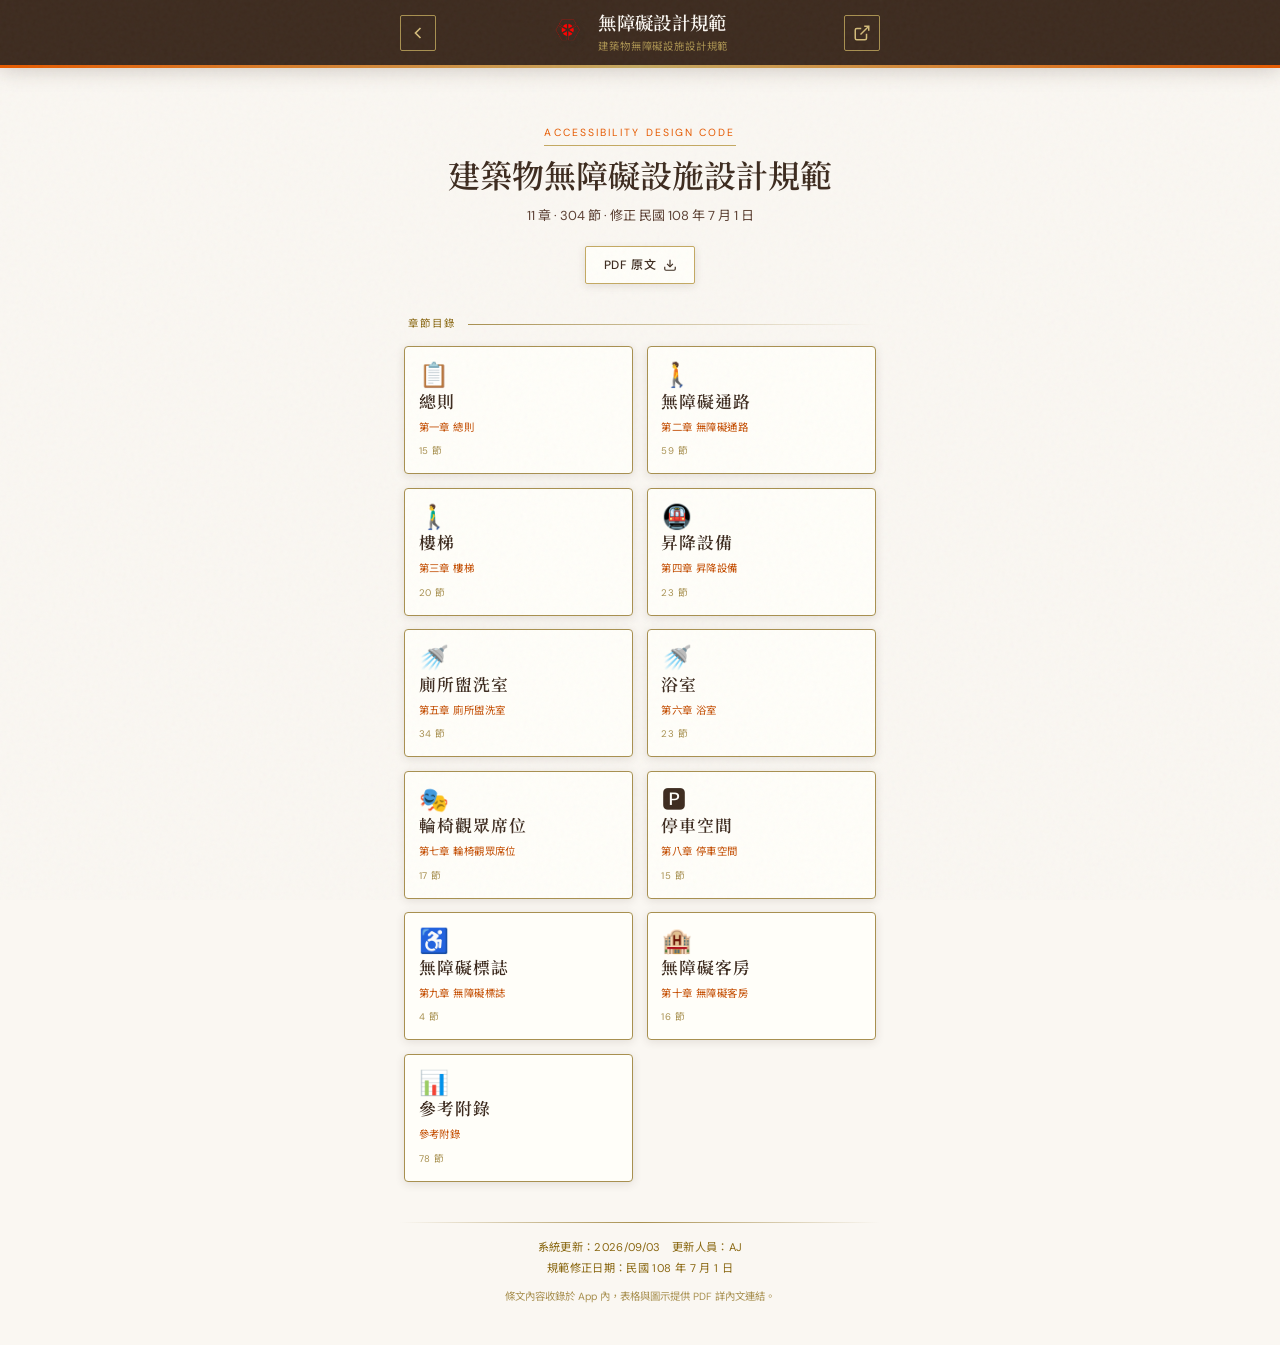
==== index.html @ d9a1527d "Initial release: accessibility design spec mobile web app Co-authored-by: Cursor <cursoragent@cursor" ====
<!DOCTYPE html>
<html lang="zh-Hant">
<head>
  <meta charset="UTF-8">
  <meta name="viewport" content="width=device-width, initial-scale=1, viewport-fit=cover">
  <meta name="theme-color" content="#2B4A3D">
  <meta name="apple-mobile-web-app-capable" content="yes">
  <meta name="apple-mobile-web-app-status-bar-style" content="black-translucent">
  <meta name="apple-mobile-web-app-title" content="無障礙設計規範">
  <link rel="apple-touch-icon" href="assets/logo.png">
  <meta name="description" content="建築物無障礙設施設計規範 — 手機網頁版，依章節分類，表格與圖示提供 PDF 詳內文連結">
  <title>無障礙設施設計規範</title>
  <link rel="preconnect" href="https://fonts.googleapis.com">
  <link rel="preconnect" href="https://fonts.gstatic.com" crossorigin>
  <link href="https://fonts.googleapis.com/css2?family=Cormorant+Garamond:ital,wght@0,500;0,600;0,700;1,500&family=DM+Sans:opsz,wght@9..40,400;9..40,500;9..40,600&family=Noto+Sans+TC:wght@400;500;600&family=Noto+Serif+TC:wght@500;600&display=swap" rel="stylesheet">
  <link rel="stylesheet" href="css/style.css">
</head>
<body>
  <div class="grain" aria-hidden="true"></div>

  <header class="site-header">
    <div class="header-inner">
      <button type="button" class="back-btn" id="backBtn" hidden aria-label="返回">
        <svg width="20" height="20" viewBox="0 0 24 24" fill="none" stroke="currentColor" stroke-width="2"><path d="M15 18l-6-6 6-6"/></svg>
      </button>
      <div class="brand">
        <img src="assets/logo.png" alt="" class="brand-logo" width="36" height="36">
        <div class="brand-text">
          <h1 class="brand-title" id="pageTitle">無障礙設計規範</h1>
          <p class="brand-sub" id="pageSub">建築物無障礙設施設計規範</p>
        </div>
      </div>
      <a class="moj-link" id="headerMojLink" href="assets/accessibility-spec.pdf" target="_blank" rel="noopener" aria-label="PDF 原文">
        <svg width="18" height="18" viewBox="0 0 24 24" fill="none" stroke="currentColor" stroke-width="2"><path d="M18 13v6a2 2 0 01-2 2H5a2 2 0 01-2-2V8a2 2 0 012-2h6"/><polyline points="15 3 21 3 21 9"/><line x1="10" y1="14" x2="21" y2="3"/></svg>
      </a>
    </div>
    <div class="header-rule"></div>
  </header>

  <main class="main" id="app"></main>

  <footer class="site-footer">
    <div class="footer-rule"></div>
    <p class="footer-meta">系統更新：<span id="sysDate"></span>　更新人員：<span id="sysAuthor"></span></p>
    <p class="footer-meta">規範修正日期：<span id="lawDate">—</span></p>
    <p class="footer-note" id="footerNote">條文內容收錄於 App 內，表格與圖示提供 PDF 詳內文連結。</p>
  </footer>

  <div class="toast" id="toast" role="status" aria-live="polite"></div>

  <script src="js/accessibility-spec.js?v=2026090315"></script>
  <script src="js/data.js?v=2026090315"></script>
  <script src="js/app.js?v=2026090315"></script>
</body>
</html>
---- css/style.css ----
/* HERMES-inspired retro palette */
:root {
  --hermes-orange: #E65A00;
  --hermes-orange-light: #FF7A1A;
  --hermes-orange-dark: #C44D00;
  --brown-deep: #3D2B1F;
  --brown-mid: #5C4033;
  --brown-soft: #8B6914;
  --cream: #FAF7F2;
  --cream-dark: #F0EBE3;
  --gold: #C4A962;
  --gold-light: #D4BC7A;
  --gold-muted: #A89050;
  --white: #FFFEF9;
  --shadow: rgba(61, 43, 31, 0.12);
  --shadow-deep: rgba(61, 43, 31, 0.22);
  --safe-bottom: env(safe-area-inset-bottom, 0px);
  --safe-top: env(safe-area-inset-top, 0px);
  --header-h: 4.5rem;
  --radius: 2px;
  --radius-lg: 4px;
  --font-display: 'Cormorant Garamond', 'Noto Serif TC', 'PMingLiU', 'Georgia', serif;
  --font-body: 'DM Sans', 'Noto Sans TC', 'Microsoft JhengHei', 'PingFang TC', sans-serif;
  --font-cjk: 'Noto Sans TC', 'Microsoft JhengHei', 'PingFang TC', sans-serif;
}

*, *::before, *::after { box-sizing: border-box; }

html {
  font-size: 16px;
  -webkit-text-size-adjust: 100%;
  scroll-behavior: smooth;
}

body {
  margin: 0;
  min-height: 100dvh;
  font-family: var(--font-body);
  font-size: 0.9375rem;
  line-height: 1.55;
  color: var(--brown-deep);
  background: var(--cream);
  padding-top: calc(var(--header-h) + var(--safe-top));
  padding-bottom: calc(1rem + var(--safe-bottom));
}

.grain {
  pointer-events: none;
  position: fixed;
  inset: 0;
  z-index: 9999;
  opacity: 0.035;
  background-image: url("data:image/svg+xml,%3Csvg viewBox='0 0 256 256' xmlns='http://www.w3.org/2000/svg'%3E%3Cfilter id='n'%3E%3CfeTurbulence type='fractalNoise' baseFrequency='0.85' numOctaves='4' stitchTiles='stitch'/%3E%3C/filter%3E%3Crect width='100%25' height='100%25' filter='url(%23n)'/%3E%3C/svg%3E");
}

/* ── Header ── */
.site-header {
  position: fixed;
  top: 0;
  left: 0;
  right: 0;
  z-index: 100;
  background: var(--brown-deep);
  padding-top: var(--safe-top);
  box-shadow: 0 2px 20px var(--shadow-deep);
}

.header-inner {
  display: grid;
  grid-template-columns: 2.25rem 1fr 2.25rem;
  align-items: center;
  gap: 0.75rem;
  padding: 0.65rem 1rem;
  max-width: 32rem;
  margin: 0 auto;
}

.back-btn {
  grid-column: 1;
  justify-self: start;
  display: flex;
  align-items: center;
  justify-content: center;
  width: 2.25rem;
  height: 2.25rem;
  border: 1px solid var(--gold-muted);
  background: transparent;
  color: var(--gold-light);
  border-radius: var(--radius);
  cursor: pointer;
  transition: background 0.2s, color 0.2s;
}

.back-btn:active { background: rgba(196, 169, 98, 0.15); }

.brand {
  grid-column: 2;
  display: flex;
  align-items: center;
  justify-content: center;
  gap: 0.65rem;
  min-width: 0;
}

.header-inner .back-btn:not([hidden]) ~ .brand {
  justify-content: flex-start;
}

.brand-logo {
  flex-shrink: 0;
  width: 2.25rem;
  height: 2.25rem;
  display: block;
  object-fit: contain;
  object-position: center;
  border: none;
  background: transparent;
}

.brand-text { min-width: 0; }

.brand-title {
  margin: 0;
  font-family: var(--font-display);
  font-size: 1.15rem;
  font-weight: 600;
  color: var(--cream);
  letter-spacing: 0.02em;
  white-space: nowrap;
  overflow: hidden;
  text-overflow: ellipsis;
}

.brand-sub {
  margin: 0;
  font-size: 0.65rem;
  color: var(--gold-muted);
  letter-spacing: 0.08em;
  text-transform: uppercase;
  white-space: nowrap;
  overflow: hidden;
  text-overflow: ellipsis;
}

.moj-link {
  grid-column: 3;
  justify-self: end;
  display: flex;
  align-items: center;
  justify-content: center;
  width: 2.25rem;
  height: 2.25rem;
  color: var(--gold-light);
  border: 1px solid var(--gold-muted);
  border-radius: var(--radius);
  text-decoration: none;
  transition: background 0.2s;
}

.moj-link:active { background: rgba(196, 169, 98, 0.15); }

.header-rule {
  height: 3px;
  background: linear-gradient(90deg, var(--hermes-orange) 0%, var(--gold) 50%, var(--hermes-orange) 100%);
}

/* ── Main ── */
.main {
  max-width: 32rem;
  margin: 0 auto;
  padding: 1.25rem 1rem 2rem;
}

/* Hero */
.hero {
  text-align: center;
  padding: 1.5rem 0.5rem 2rem;
}

.hero-eyebrow {
  display: inline-block;
  font-size: 0.65rem;
  letter-spacing: 0.2em;
  text-transform: uppercase;
  color: var(--hermes-orange);
  border-bottom: 1px solid var(--gold);
  padding-bottom: 0.25rem;
  margin-bottom: 0.75rem;
}

.hero-title {
  font-family: var(--font-display);
  font-size: 1.75rem;
  font-weight: 600;
  color: var(--brown-deep);
  margin: 0 0 0.5rem;
  line-height: 1.25;
}

.hero-desc {
  font-size: 0.8125rem;
  color: var(--brown-mid);
  margin: 0 0 1.25rem;
  max-width: 18rem;
  margin-left: auto;
  margin-right: auto;
}

.hero-cta {
  display: inline-flex;
  align-items: center;
  gap: 0.4rem;
  padding: 0.55rem 1.1rem;
  font-size: 0.75rem;
  font-weight: 500;
  letter-spacing: 0.05em;
  text-transform: uppercase;
  color: var(--brown-deep);
  background: var(--white);
  border: 1.5px solid var(--gold);
  border-radius: var(--radius);
  text-decoration: none;
  box-shadow: 0 2px 8px var(--shadow);
  transition: transform 0.15s, box-shadow 0.15s;
}

.hero-cta:active {
  transform: scale(0.98);
  box-shadow: 0 1px 4px var(--shadow);
}

/* Category grid */
.section-label {
  font-size: 0.65rem;
  letter-spacing: 0.18em;
  text-transform: uppercase;
  color: var(--brown-soft);
  margin: 0 0 0.85rem 0.25rem;
  display: flex;
  align-items: center;
  gap: 0.75rem;
}

.section-label::after {
  content: '';
  flex: 1;
  height: 1px;
  background: linear-gradient(90deg, var(--gold-muted), transparent);
}

.chapter-block {
  margin-bottom: 1.5rem;
}

.chapter-heading {
  font-family: var(--font-display);
  font-size: 1.125rem;
  font-weight: 600;
  color: var(--brown-mid);
  margin: 0 0 0.65rem;
  padding-bottom: 0.35rem;
  border-bottom: 1px solid var(--gold-muted);
  letter-spacing: 0.04em;
}

.cat-grid--chapters {
  grid-template-columns: 1fr;
}

.cat-card--chapter .cat-title {
  font-size: 1.05rem;
  letter-spacing: 0.06em;
}

.cat-grid {
  display: grid;
  grid-template-columns: repeat(2, minmax(0, 1fr));
  gap: 0.75rem;
  list-style: none;
  padding: 0;
  margin: 0;
}

.cat-grid > li {
  min-width: 0;
  display: flex;
}

.cat-card {
  display: flex;
  flex-direction: column;
  align-items: flex-start;
  gap: 0.35rem;
  width: 100%;
  min-width: 0;
  min-height: 5.5rem;
  padding: 1rem 0.85rem;
  background: var(--white);
  border: 1.5px solid var(--gold-muted);
  border-radius: var(--radius-lg);
  cursor: pointer;
  text-align: left;
  font-family: inherit;
  color: inherit;
  box-shadow: 0 2px 10px var(--shadow);
  transition: transform 0.15s, box-shadow 0.15s, border-color 0.15s;
  position: relative;
  overflow: hidden;
}

.cat-card::before {
  content: '';
  position: absolute;
  top: 0;
  left: 0;
  right: 0;
  height: 3px;
  background: var(--hermes-orange);
  transform: scaleX(0);
  transform-origin: left;
  transition: transform 0.25s;
}

.cat-card:active {
  transform: scale(0.97);
  box-shadow: 0 1px 5px var(--shadow);
}

.cat-card:active::before { transform: scaleX(1); }

.cat-icon {
  font-size: 1.5rem;
  line-height: 1;
}

.cat-title {
  font-family: var(--font-display);
  font-size: 1.05rem;
  font-weight: 600;
  color: var(--brown-deep);
  margin: 0;
  line-height: 1.2;
}

.cat-sub {
  font-size: 0.65rem;
  color: var(--hermes-orange-dark);
  letter-spacing: 0.04em;
  margin: 0;
}

.cat-count {
  font-size: 0.6rem;
  color: var(--gold-muted);
  letter-spacing: 0.06em;
  margin-top: auto;
  padding-top: 0.25rem;
}

/* Category page */
.cat-header {
  padding: 0.5rem 0 1.25rem;
  border-bottom: 1px solid var(--gold-muted);
  margin-bottom: 1.25rem;
}

.cat-header-icon {
  font-size: 2rem;
  margin-bottom: 0.5rem;
}

.cat-header-title {
  font-family: var(--font-display);
  font-size: 1.65rem;
  font-weight: 600;
  margin: 0 0 0.25rem;
  color: var(--brown-deep);
}

.cat-header-sub {
  font-size: 0.75rem;
  color: var(--hermes-orange);
  letter-spacing: 0.06em;
  margin: 0 0 0.5rem;
}

.cat-header-desc {
  font-size: 0.8125rem;
  color: var(--brown-mid);
  margin: 0;
}

.notes-box {
  background: var(--cream-dark);
  border-left: 3px solid var(--hermes-orange);
  padding: 0.75rem 1rem;
  margin-bottom: 1.25rem;
  font-size: 0.8125rem;
  color: var(--brown-mid);
}

.notes-box p { margin: 0; }
.notes-box p + p { margin-top: 0.35rem; }

/* Article buttons */
.art-list {
  list-style: none;
  padding: 0;
  margin: 0;
  display: flex;
  flex-direction: column;
  gap: 0.55rem;
}

.art-btn {
  display: flex;
  align-items: flex-start;
  gap: 0.75rem;
  width: 100%;
  padding: 0.85rem 1rem;
  background: var(--white);
  border: 1.5px solid var(--cream-dark);
  border-radius: var(--radius-lg);
  cursor: pointer;
  text-align: left;
  font-family: inherit;
  color: inherit;
  box-shadow: 0 1px 6px var(--shadow);
  transition: border-color 0.15s, transform 0.15s, box-shadow 0.15s;
  text-decoration: none;
}

.art-btn:active {
  transform: scale(0.985);
  border-color: var(--hermes-orange);
  box-shadow: 0 2px 10px var(--shadow);
}

.art-num {
  flex-shrink: 0;
  width: 2.6rem;
  min-width: 2.6rem;
  max-width: 2.6rem;
  padding: 0.35rem 0.25rem;
  font-family: var(--font-display);
  font-size: 0.85rem;
  font-weight: 700;
  color: var(--hermes-orange);
  background: rgba(230, 90, 0, 0.07);
  border: 1px solid rgba(230, 90, 0, 0.25);
  border-radius: var(--radius);
  text-align: center;
  line-height: 1.2;
  word-break: keep-all;
}

.art-btn--table .art-num,
.art-btn--figure .art-num {
  width: auto;
  min-width: 2.75rem;
  max-width: 4.75rem;
  font-size: 0.72rem;
  padding: 0.32rem 0.4rem;
}

.art-label {
  flex: 1;
  min-width: 0;
  font-family: var(--font-cjk);
  font-size: 0.9rem;
  font-weight: 500;
  color: var(--brown-deep);
  line-height: 1.35;
  word-break: break-word;
  overflow-wrap: break-word;
}

.art-note {
  display: block;
  font-size: 0.7rem;
  color: var(--brown-soft);
  font-weight: 400;
  margin-top: 0.15rem;
}

.art-arrow {
  flex-shrink: 0;
  color: var(--gold-muted);
  opacity: 0.7;
  margin-top: 0.12rem;
}

button.art-btn {
  width: 100%;
  font: inherit;
  text-align: left;
  cursor: pointer;
}

.art-detail {
  padding: 0.25rem 0 1.5rem;
}

.art-detail-head {
  margin-bottom: 1.25rem;
}

.art-detail-breadcrumb {
  font-size: 0.72rem;
  color: var(--brown-soft);
  margin: 0 0 0.35rem;
  letter-spacing: 0.04em;
}

.art-detail-title {
  font-family: var(--font-display);
  font-size: 1.65rem;
  font-weight: 600;
  color: var(--ink);
  margin: 0;
  line-height: 1.2;
}

.art-detail-body {
  font-family: var(--font-cjk);
  font-size: 0.92rem;
  line-height: 1.75;
  color: var(--ink-soft);
  white-space: normal;
  word-break: break-word;
}

.art-detail-body p {
  margin: 0 0 1rem;
}

.art-detail-body p:last-child {
  margin-bottom: 0;
}

.spec-media-link {
  display: flex;
  flex-wrap: wrap;
  align-items: center;
  gap: 0.45rem 0.65rem;
  margin: 1rem 0;
  padding: 0.85rem 1rem;
  border: 1px solid rgba(61, 43, 31, 0.12);
  border-radius: 0.65rem;
  background: rgba(255, 252, 247, 0.72);
  box-shadow: 0 4px 16px rgba(61, 43, 31, 0.05);
  text-decoration: none;
  color: inherit;
  transition: border-color 0.15s, box-shadow 0.15s;
}

.spec-media-link:active {
  border-color: var(--hermes-orange);
  box-shadow: 0 6px 20px rgba(230, 90, 0, 0.1);
}

.spec-media-caption {
  flex: 1;
  min-width: 0;
  font-family: var(--font-cjk);
  font-size: 0.82rem;
  color: var(--brown-deep);
  line-height: 1.45;
}

.spec-media-action {
  display: inline-flex;
  align-items: center;
  gap: 0.3rem;
  margin-left: auto;
  font-family: var(--font-cjk);
  font-size: 0.75rem;
  font-weight: 500;
  color: var(--hermes-orange-dark);
  white-space: nowrap;
}

.spec-media-link--table .spec-media-tag {
  background: rgba(61, 43, 31, 0.1);
}

.spec-media-tag {
  display: inline-block;
  margin-right: 0.45rem;
  padding: 0.12rem 0.45rem;
  border-radius: 999px;
  font-size: 0.62rem;
  letter-spacing: 0.08em;
  text-transform: uppercase;
  color: var(--ink);
  background: rgba(184, 134, 11, 0.14);
}

.art-note--link {
  color: var(--hermes-orange-dark);
}

.art-detail-pdf {
  margin-top: 1.5rem;
}

/* Footer */
.site-footer {
  max-width: 32rem;
  margin: 0 auto;
  padding: 0 1rem 1.5rem;
  text-align: center;
}

.footer-rule {
  height: 1px;
  background: linear-gradient(90deg, transparent, var(--gold-muted), transparent);
  margin-bottom: 1rem;
}

.footer-meta {
  font-size: 0.7rem;
  color: var(--brown-soft);
  margin: 0 0 0.25rem;
  letter-spacing: 0.03em;
}

.footer-note {
  font-size: 0.65rem;
  color: var(--gold-muted);
  margin: 0.75rem 0 0;
  line-height: 1.5;
}

.footer-note a {
  color: var(--hermes-orange-dark);
  text-decoration: underline;
  text-underline-offset: 2px;
}

/* Toast */
.toast {
  position: fixed;
  bottom: calc(1.5rem + var(--safe-bottom));
  left: 50%;
  transform: translateX(-50%) translateY(120%);
  background: var(--brown-deep);
  color: var(--cream);
  padding: 0.65rem 1.25rem;
  border-radius: var(--radius-lg);
  font-size: 0.8125rem;
  border: 1px solid var(--gold-muted);
  box-shadow: 0 4px 20px var(--shadow-deep);
  z-index: 200;
  opacity: 0;
  transition: transform 0.3s, opacity 0.3s;
  pointer-events: none;
  white-space: nowrap;
  max-width: calc(100% - 2rem);
  overflow: hidden;
  text-overflow: ellipsis;
}

.toast.show {
  transform: translateX(-50%) translateY(0);
  opacity: 1;
}

/* Animations */
@keyframes fadeUp {
  from { opacity: 0; transform: translateY(12px); }
  to { opacity: 1; transform: translateY(0); }
}

.fade-up {
  animation: fadeUp 0.35s ease both;
}

.fade-up:nth-child(2) { animation-delay: 0.04s; }
.fade-up:nth-child(3) { animation-delay: 0.08s; }
.fade-up:nth-child(4) { animation-delay: 0.12s; }

/* ── Calculators ── */
.calc-panel {
  background: var(--white);
  border: 1.5px solid var(--gold-muted);
  border-radius: var(--radius-lg);
  padding: 1.1rem 1rem 1.25rem;
  margin-bottom: 1.25rem;
  box-shadow: 0 2px 12px var(--shadow);
}

.calc-panel-head {
  margin-bottom: 1rem;
  padding-bottom: 0.75rem;
  border-bottom: 1px solid var(--cream-dark);
}

.calc-panel-badge {
  display: inline-block;
  font-size: 0.6rem;
  letter-spacing: 0.14em;
  text-transform: uppercase;
  color: var(--hermes-orange);
  border: 1px solid rgba(230, 90, 0, 0.35);
  padding: 0.15rem 0.45rem;
  border-radius: var(--radius);
  margin-bottom: 0.45rem;
}

.calc-panel-title {
  font-family: var(--font-display);
  font-size: 1.25rem;
  font-weight: 600;
  margin: 0 0 0.25rem;
  color: var(--brown-deep);
}

.calc-panel-desc {
  font-size: 0.75rem;
  color: var(--brown-mid);
  margin: 0;
  line-height: 1.45;
}

.calc-form {
  display: flex;
  flex-direction: column;
  gap: 0.75rem;
}

.calc-group-label {
  font-size: 0.65rem;
  letter-spacing: 0.1em;
  text-transform: uppercase;
  color: var(--gold-muted);
  margin: 0.25rem 0 0;
}

.calc-grid-2 {
  display: grid;
  grid-template-columns: repeat(3, minmax(0, 5.5rem));
  gap: 0.55rem 0.65rem;
}

.calc-grid-2--2col {
  grid-template-columns: repeat(2, minmax(0, 5.5rem));
}

.calc-field {
  display: flex;
  flex-direction: column;
  gap: 0.3rem;
  max-width: 5.5rem;
}

.calc-form > .calc-field {
  max-width: 8.5rem;
}

.calc-actions {
  margin-top: 0.25rem;
  max-width: none;
  grid-template-columns: 1fr 1fr;
  width: 100%;
}

.calc-label {
  font-size: 0.8125rem;
  font-weight: 500;
  color: var(--brown-deep);
}

.calc-input-wrap {
  display: flex;
  align-items: stretch;
  border: 1.5px solid var(--cream-dark);
  border-radius: var(--radius);
  overflow: hidden;
  background: var(--cream);
  transition: border-color 0.15s;
}

.calc-input-wrap:focus-within {
  border-color: var(--hermes-orange);
}

.calc-input {
  flex: 1;
  min-width: 0;
  width: 100%;
  max-width: 4.5rem;
  border: none;
  background: transparent;
  padding: 0.6rem 0.75rem;
  font-family: inherit;
  font-size: 1rem;
  color: var(--brown-deep);
  outline: none;
}

.calc-input::-webkit-outer-spin-button,
.calc-input::-webkit-inner-spin-button { -webkit-appearance: none; margin: 0; }
.calc-input[type=number] { -moz-appearance: textfield; }

.calc-unit {
  display: flex;
  align-items: center;
  padding: 0 0.65rem;
  font-size: 0.7rem;
  color: var(--brown-soft);
  background: var(--cream-dark);
  border-left: 1px solid var(--cream-dark);
  white-space: nowrap;
}

.calc-hint {
  font-size: 0.65rem;
  color: var(--gold-muted);
  line-height: 1.35;
}

.calc-ref-list {
  margin: 0.25rem 0 0;
  padding: 0.75rem 0.75rem 0.75rem 1.25rem;
  background: var(--cream-dark);
  border-left: 3px solid var(--gold);
  font-size: 0.75rem;
  color: var(--brown-mid);
  line-height: 1.55;
}

.calc-ref-list li + li { margin-top: 0.25rem; }

.calc-actions .calc-submit {
  max-width: none;
}

.calc-submit {
  width: 100%;
  padding: 0.75rem 1rem;
  font-family: inherit;
  font-size: 0.875rem;
  font-weight: 600;
  letter-spacing: 0.04em;
  color: var(--cream);
  background: var(--hermes-orange);
  border: 1.5px solid var(--hermes-orange-dark);
  border-radius: var(--radius);
  cursor: pointer;
  box-shadow: 0 2px 8px rgba(230, 90, 0, 0.25);
  transition: transform 0.15s, background 0.15s;
}

.calc-submit:active {
  transform: scale(0.98);
  background: var(--hermes-orange-dark);
}

.calc-submit--outline {
  color: var(--hermes-orange);
  background: transparent;
  box-shadow: none;
}

.calc-submit--outline:active {
  background: rgba(230, 90, 0, 0.08);
}

.calc-result {
  margin-top: 1rem;
  padding: 0.85rem 1rem;
  background: var(--cream-dark);
  border: 1px solid var(--gold-muted);
  border-radius: var(--radius);
}

.calc-result--pass {
  background: rgba(76, 120, 68, 0.08);
  border-color: #6B8F63;
}

.calc-result--fail {
  background: rgba(180, 60, 40, 0.08);
  border-color: #B44A32;
}

.calc-result-label {
  display: block;
  font-size: 0.6rem;
  letter-spacing: 0.12em;
  text-transform: uppercase;
  color: var(--gold-muted);
  margin-bottom: 0.35rem;
}

.calc-result-main {
  font-family: var(--font-display);
  font-size: 2rem;
  font-weight: 700;
  color: var(--hermes-orange);
  margin: 0;
  line-height: 1.1;
}

.calc-result-unit {
  font-family: var(--font-body);
  font-size: 0.875rem;
  font-weight: 500;
  color: var(--brown-mid);
}

.calc-result-sub {
  font-size: 0.8125rem;
  color: var(--brown-mid);
  margin: 0.35rem 0 0;
}

.calc-result-status {
  color: var(--brown-deep);
}

.calc-result--pass .calc-result-status { color: #4A7344; }
.calc-result--fail .calc-result-status { color: #B44A32; }

.calc-breakdown {
  margin: 0.5rem 0 0;
  padding: 0;
  list-style: none;
  display: grid;
  grid-template-columns: 1fr 1fr;
  gap: 0.25rem 0.75rem;
  font-size: 0.75rem;
  color: var(--brown-mid);
}

/* Larger phones */
@media (min-width: 380px) {
  .hero-title { font-size: 2rem; }
  .cat-grid { gap: 0.85rem; }
}

@media (min-width: 480px) {
  .main { padding: 1.5rem 1.25rem 2.5rem; }
  .cat-grid { grid-template-columns: repeat(2, minmax(0, 1fr)); }
}
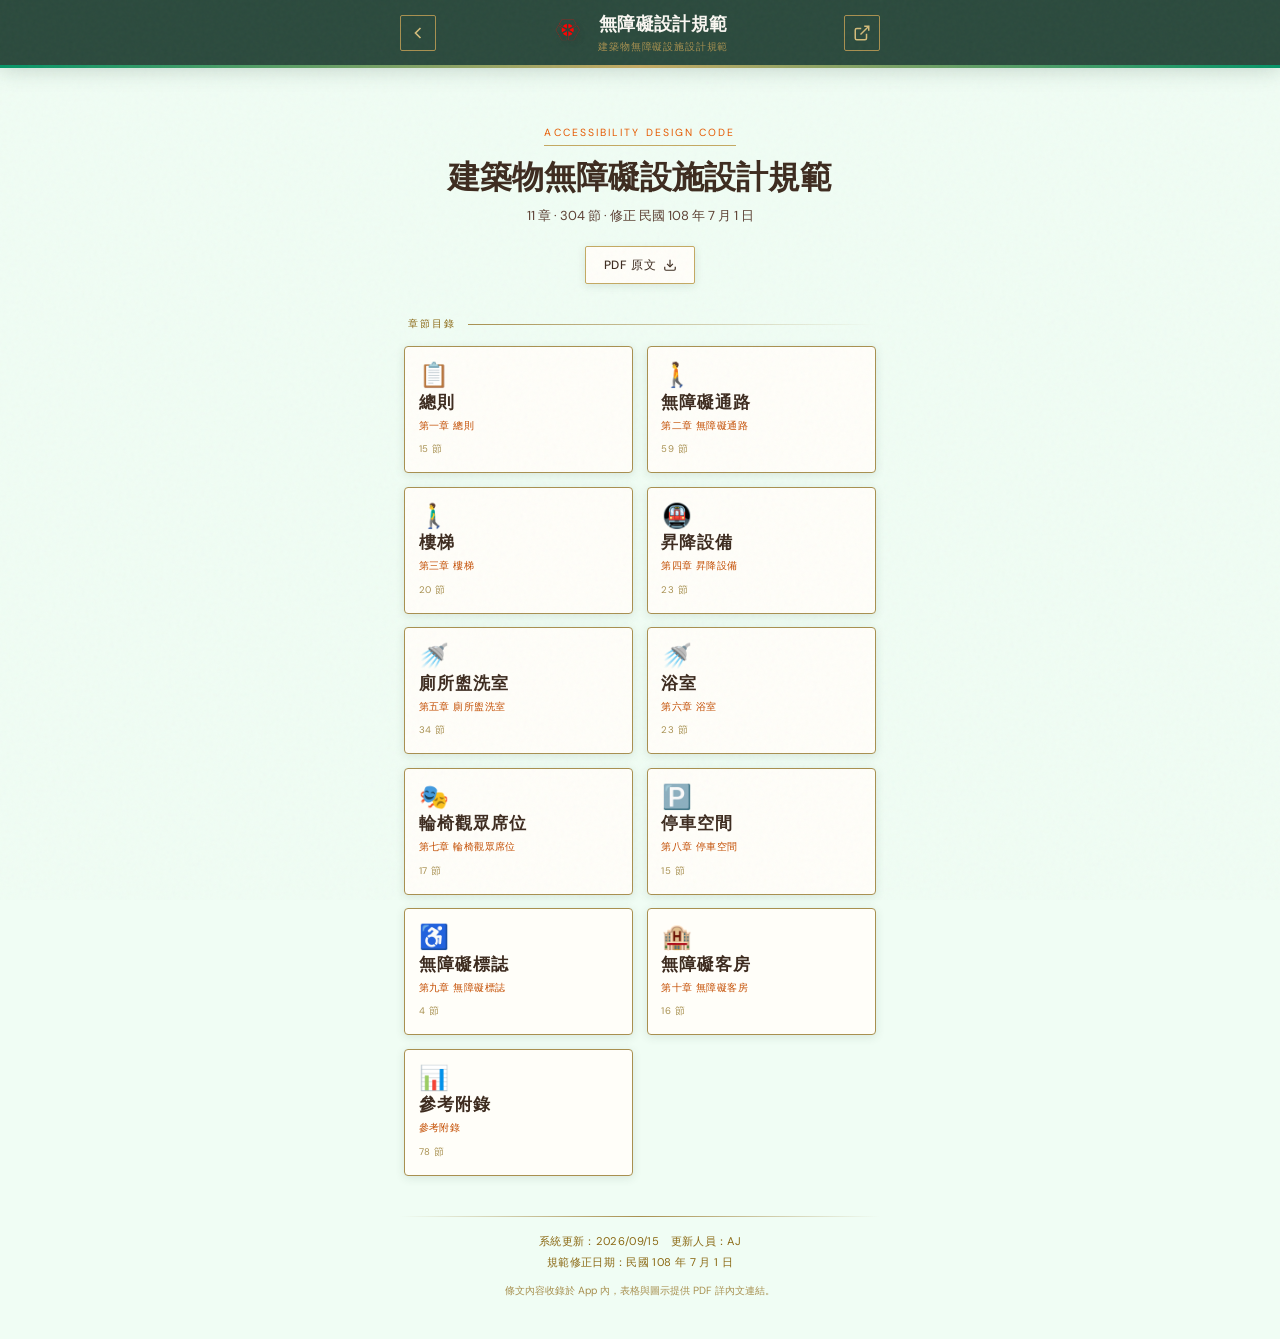
==== commit 8e04e408: "Unify gold borders, center header titles, and align shared typography colors. Co-authored-by: Cursor" ====
--- a/index.html
+++ b/index.html
@@ -12,7 +12,7 @@
   <title>無障礙設施設計規範</title>
   <link rel="preconnect" href="https://fonts.googleapis.com">
   <link rel="preconnect" href="https://fonts.gstatic.com" crossorigin>
-  <link href="https://fonts.googleapis.com/css2?family=Cormorant+Garamond:ital,wght@0,500;0,600;0,700;1,500&family=DM+Sans:opsz,wght@9..40,400;9..40,500;9..40,600&family=Noto+Sans+TC:wght@400;500;600&family=Noto+Serif+TC:wght@500;600&display=swap" rel="stylesheet">
+  <link href="https://fonts.googleapis.com/css2?family=Cormorant+Garamond:ital,wght@0,500;0,600;0,700;1,500&family=DM+Sans:opsz,wght@9..40,400;9..40,500;9..40,600&display=swap" rel="stylesheet">
   <link rel="stylesheet" href="css/style.css">
 </head>
 <body>
--- a/css/style.css
+++ b/css/style.css
@@ -1,27 +1,36 @@
 /* HERMES-inspired retro palette */
 :root {
-  --hermes-orange: #E65A00;
-  --hermes-orange-light: #FF7A1A;
-  --hermes-orange-dark: #C44D00;
-  --brown-deep: #3D2B1F;
-  --brown-mid: #5C4033;
-  --brown-soft: #8B6914;
-  --cream: #FAF7F2;
-  --cream-dark: #F0EBE3;
+  /* Typography colors (shared across all law apps) */
+  --text-primary: #3D2B1F;
+  --text-secondary: #5C4033;
+  --text-muted: #8B6914;
+  --text-label: #A89050;
+  --text-accent: #E65A00;
+  --text-accent-dark: #C44D00;
+  --text-on-dark: #FAF7F2;
+  --text-on-dark-label: #A89050;
+  --text-on-dark-light: #D4BC7A;
+  /* Site UI theme — accessibility green */
+  --ui-header: #2B4A3D;
+  --hermes-orange: #059669;
+  --hermes-orange-light: #34D399;
+  --hermes-orange-dark: #047857;
+  --accent-rgb: 5, 150, 105;
+  --cream: #F0FDF4;
+  --cream-dark: #DCFCE7;
   --gold: #C4A962;
   --gold-light: #D4BC7A;
   --gold-muted: #A89050;
   --white: #FFFEF9;
-  --shadow: rgba(61, 43, 31, 0.12);
-  --shadow-deep: rgba(61, 43, 31, 0.22);
+  --shadow: rgba(43, 74, 61, 0.12);
+  --shadow-deep: rgba(43, 74, 61, 0.22);
   --safe-bottom: env(safe-area-inset-bottom, 0px);
   --safe-top: env(safe-area-inset-top, 0px);
   --header-h: 4.5rem;
   --radius: 2px;
   --radius-lg: 4px;
-  --font-display: 'Cormorant Garamond', 'Noto Serif TC', 'PMingLiU', 'Georgia', serif;
-  --font-body: 'DM Sans', 'Noto Sans TC', 'Microsoft JhengHei', 'PingFang TC', sans-serif;
-  --font-cjk: 'Noto Sans TC', 'Microsoft JhengHei', 'PingFang TC', sans-serif;
+  --font-display: 'Cormorant Garamond', 'Georgia', serif;
+  --font-body: 'DM Sans', 'Segoe UI', sans-serif;
 }
 
 *, *::before, *::after { box-sizing: border-box; }
@@ -38,7 +47,7 @@
   font-family: var(--font-body);
   font-size: 0.9375rem;
   line-height: 1.55;
-  color: var(--brown-deep);
+  color: var(--text-primary);
   background: var(--cream);
   padding-top: calc(var(--header-h) + var(--safe-top));
   padding-bottom: calc(1rem + var(--safe-bottom));
@@ -60,7 +69,7 @@
   left: 0;
   right: 0;
   z-index: 100;
-  background: var(--brown-deep);
+  background: var(--ui-header);
   padding-top: var(--safe-top);
   box-shadow: 0 2px 20px var(--shadow-deep);
 }
@@ -77,7 +86,9 @@
 
 .back-btn {
   grid-column: 1;
+  grid-row: 1;
   justify-self: start;
+  z-index: 2;
   display: flex;
   align-items: center;
   justify-content: center;
@@ -85,7 +96,7 @@
   height: 2.25rem;
   border: 1px solid var(--gold-muted);
   background: transparent;
-  color: var(--gold-light);
+  color: var(--text-on-dark-light);
   border-radius: var(--radius);
   cursor: pointer;
   transition: background 0.2s, color 0.2s;
@@ -94,16 +105,17 @@
 .back-btn:active { background: rgba(196, 169, 98, 0.15); }
 
 .brand {
-  grid-column: 2;
+  grid-column: 1 / -1;
+  grid-row: 1;
+  justify-self: center;
   display: flex;
   align-items: center;
   justify-content: center;
   gap: 0.65rem;
   min-width: 0;
-}
-
-.header-inner .back-btn:not([hidden]) ~ .brand {
-  justify-content: flex-start;
+  max-width: calc(100% - 5.75rem);
+  pointer-events: none;
+  z-index: 1;
 }
 
 .brand-logo {
@@ -117,14 +129,17 @@
   background: transparent;
 }
 
-.brand-text { min-width: 0; }
+.brand-text {
+  min-width: 0;
+  text-align: center;
+}
 
 .brand-title {
   margin: 0;
   font-family: var(--font-display);
   font-size: 1.15rem;
   font-weight: 600;
-  color: var(--cream);
+  color: var(--text-on-dark);
   letter-spacing: 0.02em;
   white-space: nowrap;
   overflow: hidden;
@@ -134,7 +149,7 @@
 .brand-sub {
   margin: 0;
   font-size: 0.65rem;
-  color: var(--gold-muted);
+  color: var(--text-label);
   letter-spacing: 0.08em;
   text-transform: uppercase;
   white-space: nowrap;
@@ -144,13 +159,15 @@
 
 .moj-link {
   grid-column: 3;
+  grid-row: 1;
   justify-self: end;
+  z-index: 2;
   display: flex;
   align-items: center;
   justify-content: center;
   width: 2.25rem;
   height: 2.25rem;
-  color: var(--gold-light);
+  color: var(--text-on-dark-light);
   border: 1px solid var(--gold-muted);
   border-radius: var(--radius);
   text-decoration: none;
@@ -182,7 +199,7 @@
   font-size: 0.65rem;
   letter-spacing: 0.2em;
   text-transform: uppercase;
-  color: var(--hermes-orange);
+  color: var(--text-accent);
   border-bottom: 1px solid var(--gold);
   padding-bottom: 0.25rem;
   margin-bottom: 0.75rem;
@@ -192,14 +209,14 @@
   font-family: var(--font-display);
   font-size: 1.75rem;
   font-weight: 600;
-  color: var(--brown-deep);
+  color: var(--text-primary);
   margin: 0 0 0.5rem;
   line-height: 1.25;
 }
 
 .hero-desc {
   font-size: 0.8125rem;
-  color: var(--brown-mid);
+  color: var(--text-secondary);
   margin: 0 0 1.25rem;
   max-width: 18rem;
   margin-left: auto;
@@ -215,7 +232,7 @@
   font-weight: 500;
   letter-spacing: 0.05em;
   text-transform: uppercase;
-  color: var(--brown-deep);
+  color: var(--text-primary);
   background: var(--white);
   border: 1.5px solid var(--gold);
   border-radius: var(--radius);
@@ -234,7 +251,7 @@
   font-size: 0.65rem;
   letter-spacing: 0.18em;
   text-transform: uppercase;
-  color: var(--brown-soft);
+  color: var(--text-muted);
   margin: 0 0 0.85rem 0.25rem;
   display: flex;
   align-items: center;
@@ -256,7 +273,7 @@
   font-family: var(--font-display);
   font-size: 1.125rem;
   font-weight: 600;
-  color: var(--brown-mid);
+  color: var(--text-secondary);
   margin: 0 0 0.65rem;
   padding-bottom: 0.35rem;
   border-bottom: 1px solid var(--gold-muted);
@@ -337,21 +354,21 @@
   font-family: var(--font-display);
   font-size: 1.05rem;
   font-weight: 600;
-  color: var(--brown-deep);
+  color: var(--text-primary);
   margin: 0;
   line-height: 1.2;
 }
 
 .cat-sub {
   font-size: 0.65rem;
-  color: var(--hermes-orange-dark);
+  color: var(--text-accent-dark);
   letter-spacing: 0.04em;
   margin: 0;
 }
 
 .cat-count {
   font-size: 0.6rem;
-  color: var(--gold-muted);
+  color: var(--text-label);
   letter-spacing: 0.06em;
   margin-top: auto;
   padding-top: 0.25rem;
@@ -374,29 +391,29 @@
   font-size: 1.65rem;
   font-weight: 600;
   margin: 0 0 0.25rem;
-  color: var(--brown-deep);
+  color: var(--text-primary);
 }
 
 .cat-header-sub {
   font-size: 0.75rem;
-  color: var(--hermes-orange);
+  color: var(--text-accent);
   letter-spacing: 0.06em;
   margin: 0 0 0.5rem;
 }
 
 .cat-header-desc {
   font-size: 0.8125rem;
-  color: var(--brown-mid);
+  color: var(--text-secondary);
   margin: 0;
 }
 
 .notes-box {
   background: var(--cream-dark);
-  border-left: 3px solid var(--hermes-orange);
+  border-left: 3px solid var(--gold);
   padding: 0.75rem 1rem;
   margin-bottom: 1.25rem;
   font-size: 0.8125rem;
-  color: var(--brown-mid);
+  color: var(--text-secondary);
 }
 
 .notes-box p { margin: 0; }
@@ -419,7 +436,7 @@
   width: 100%;
   padding: 0.85rem 1rem;
   background: var(--white);
-  border: 1.5px solid var(--cream-dark);
+  border: 1.5px solid var(--gold-muted);
   border-radius: var(--radius-lg);
   cursor: pointer;
   text-align: left;
@@ -432,7 +449,7 @@
 
 .art-btn:active {
   transform: scale(0.985);
-  border-color: var(--hermes-orange);
+  border-color: var(--gold);
   box-shadow: 0 2px 10px var(--shadow);
 }
 
@@ -445,9 +462,9 @@
   font-family: var(--font-display);
   font-size: 0.85rem;
   font-weight: 700;
-  color: var(--hermes-orange);
-  background: rgba(230, 90, 0, 0.07);
-  border: 1px solid rgba(230, 90, 0, 0.25);
+  color: var(--text-accent);
+  background: rgba(var(--accent-rgb), 0.07);
+  border: 1px solid var(--gold-muted);
   border-radius: var(--radius);
   text-align: center;
   line-height: 1.2;
@@ -466,10 +483,10 @@
 .art-label {
   flex: 1;
   min-width: 0;
-  font-family: var(--font-cjk);
+  font-family: var(--font-body);
   font-size: 0.9rem;
   font-weight: 500;
-  color: var(--brown-deep);
+  color: var(--text-primary);
   line-height: 1.35;
   word-break: break-word;
   overflow-wrap: break-word;
@@ -478,14 +495,14 @@
 .art-note {
   display: block;
   font-size: 0.7rem;
-  color: var(--brown-soft);
+  color: var(--text-muted);
   font-weight: 400;
   margin-top: 0.15rem;
 }
 
 .art-arrow {
   flex-shrink: 0;
-  color: var(--gold-muted);
+  color: var(--text-label);
   opacity: 0.7;
   margin-top: 0.12rem;
 }
@@ -507,7 +524,7 @@
 
 .art-detail-breadcrumb {
   font-size: 0.72rem;
-  color: var(--brown-soft);
+  color: var(--text-muted);
   margin: 0 0 0.35rem;
   letter-spacing: 0.04em;
 }
@@ -522,7 +539,7 @@
 }
 
 .art-detail-body {
-  font-family: var(--font-cjk);
+  font-family: var(--font-body);
   font-size: 0.92rem;
   line-height: 1.75;
   color: var(--ink-soft);
@@ -545,7 +562,7 @@
   gap: 0.45rem 0.65rem;
   margin: 1rem 0;
   padding: 0.85rem 1rem;
-  border: 1px solid rgba(61, 43, 31, 0.12);
+  border: 1px solid var(--gold-muted);
   border-radius: 0.65rem;
   background: rgba(255, 252, 247, 0.72);
   box-shadow: 0 4px 16px rgba(61, 43, 31, 0.05);
@@ -555,16 +572,16 @@
 }
 
 .spec-media-link:active {
-  border-color: var(--hermes-orange);
-  box-shadow: 0 6px 20px rgba(230, 90, 0, 0.1);
+  border-color: var(--gold);
+  box-shadow: 0 6px 20px rgba(var(--accent-rgb), 0.1);
 }
 
 .spec-media-caption {
   flex: 1;
   min-width: 0;
-  font-family: var(--font-cjk);
+  font-family: var(--font-body);
   font-size: 0.82rem;
-  color: var(--brown-deep);
+  color: var(--text-primary);
   line-height: 1.45;
 }
 
@@ -573,10 +590,10 @@
   align-items: center;
   gap: 0.3rem;
   margin-left: auto;
-  font-family: var(--font-cjk);
+  font-family: var(--font-body);
   font-size: 0.75rem;
   font-weight: 500;
-  color: var(--hermes-orange-dark);
+  color: var(--text-accent-dark);
   white-space: nowrap;
 }
 
@@ -597,7 +614,7 @@
 }
 
 .art-note--link {
-  color: var(--hermes-orange-dark);
+  color: var(--text-accent-dark);
 }
 
 .art-detail-pdf {
@@ -620,20 +637,20 @@
 
 .footer-meta {
   font-size: 0.7rem;
-  color: var(--brown-soft);
+  color: var(--text-muted);
   margin: 0 0 0.25rem;
   letter-spacing: 0.03em;
 }
 
 .footer-note {
   font-size: 0.65rem;
-  color: var(--gold-muted);
+  color: var(--text-label);
   margin: 0.75rem 0 0;
   line-height: 1.5;
 }
 
 .footer-note a {
-  color: var(--hermes-orange-dark);
+  color: var(--text-accent-dark);
   text-decoration: underline;
   text-underline-offset: 2px;
 }
@@ -644,8 +661,8 @@
   bottom: calc(1.5rem + var(--safe-bottom));
   left: 50%;
   transform: translateX(-50%) translateY(120%);
-  background: var(--brown-deep);
-  color: var(--cream);
+  background: var(--ui-header);
+  color: var(--text-on-dark);
   padding: 0.65rem 1.25rem;
   border-radius: var(--radius-lg);
   font-size: 0.8125rem;
@@ -701,8 +718,8 @@
   font-size: 0.6rem;
   letter-spacing: 0.14em;
   text-transform: uppercase;
-  color: var(--hermes-orange);
-  border: 1px solid rgba(230, 90, 0, 0.35);
+  color: var(--text-accent);
+  border: 1px solid var(--gold-muted);
   padding: 0.15rem 0.45rem;
   border-radius: var(--radius);
   margin-bottom: 0.45rem;
@@ -713,12 +730,12 @@
   font-size: 1.25rem;
   font-weight: 600;
   margin: 0 0 0.25rem;
-  color: var(--brown-deep);
+  color: var(--text-primary);
 }
 
 .calc-panel-desc {
   font-size: 0.75rem;
-  color: var(--brown-mid);
+  color: var(--text-secondary);
   margin: 0;
   line-height: 1.45;
 }
@@ -733,7 +750,7 @@
   font-size: 0.65rem;
   letter-spacing: 0.1em;
   text-transform: uppercase;
-  color: var(--gold-muted);
+  color: var(--text-label);
   margin: 0.25rem 0 0;
 }
 
@@ -768,13 +785,13 @@
 .calc-label {
   font-size: 0.8125rem;
   font-weight: 500;
-  color: var(--brown-deep);
+  color: var(--text-primary);
 }
 
 .calc-input-wrap {
   display: flex;
   align-items: stretch;
-  border: 1.5px solid var(--cream-dark);
+  border: 1.5px solid var(--gold-muted);
   border-radius: var(--radius);
   overflow: hidden;
   background: var(--cream);
@@ -782,7 +799,7 @@
 }
 
 .calc-input-wrap:focus-within {
-  border-color: var(--hermes-orange);
+  border-color: var(--gold);
 }
 
 .calc-input {
@@ -795,7 +812,7 @@
   padding: 0.6rem 0.75rem;
   font-family: inherit;
   font-size: 1rem;
-  color: var(--brown-deep);
+  color: var(--text-primary);
   outline: none;
 }
 
@@ -808,7 +825,7 @@
   align-items: center;
   padding: 0 0.65rem;
   font-size: 0.7rem;
-  color: var(--brown-soft);
+  color: var(--text-muted);
   background: var(--cream-dark);
   border-left: 1px solid var(--cream-dark);
   white-space: nowrap;
@@ -816,7 +833,7 @@
 
 .calc-hint {
   font-size: 0.65rem;
-  color: var(--gold-muted);
+  color: var(--text-label);
   line-height: 1.35;
 }
 
@@ -826,7 +843,7 @@
   background: var(--cream-dark);
   border-left: 3px solid var(--gold);
   font-size: 0.75rem;
-  color: var(--brown-mid);
+  color: var(--text-secondary);
   line-height: 1.55;
 }
 
@@ -843,12 +860,12 @@
   font-size: 0.875rem;
   font-weight: 600;
   letter-spacing: 0.04em;
-  color: var(--cream);
+  color: var(--text-on-dark);
   background: var(--hermes-orange);
-  border: 1.5px solid var(--hermes-orange-dark);
+  border: 1.5px solid var(--gold-muted);
   border-radius: var(--radius);
   cursor: pointer;
-  box-shadow: 0 2px 8px rgba(230, 90, 0, 0.25);
+  box-shadow: 0 2px 8px rgba(var(--accent-rgb), 0.25);
   transition: transform 0.15s, background 0.15s;
 }
 
@@ -858,13 +875,13 @@
 }
 
 .calc-submit--outline {
-  color: var(--hermes-orange);
+  color: var(--text-accent);
   background: transparent;
   box-shadow: none;
 }
 
 .calc-submit--outline:active {
-  background: rgba(230, 90, 0, 0.08);
+  background: rgba(var(--accent-rgb), 0.08);
 }
 
 .calc-result {
@@ -890,7 +907,7 @@
   font-size: 0.6rem;
   letter-spacing: 0.12em;
   text-transform: uppercase;
-  color: var(--gold-muted);
+  color: var(--text-label);
   margin-bottom: 0.35rem;
 }
 
@@ -898,7 +915,7 @@
   font-family: var(--font-display);
   font-size: 2rem;
   font-weight: 700;
-  color: var(--hermes-orange);
+  color: var(--text-accent);
   margin: 0;
   line-height: 1.1;
 }
@@ -907,17 +924,17 @@
   font-family: var(--font-body);
   font-size: 0.875rem;
   font-weight: 500;
-  color: var(--brown-mid);
+  color: var(--text-secondary);
 }
 
 .calc-result-sub {
   font-size: 0.8125rem;
-  color: var(--brown-mid);
+  color: var(--text-secondary);
   margin: 0.35rem 0 0;
 }
 
 .calc-result-status {
-  color: var(--brown-deep);
+  color: var(--text-primary);
 }
 
 .calc-result--pass .calc-result-status { color: #4A7344; }
@@ -931,7 +948,7 @@
   grid-template-columns: 1fr 1fr;
   gap: 0.25rem 0.75rem;
   font-size: 0.75rem;
-  color: var(--brown-mid);
+  color: var(--text-secondary);
 }
 
 /* Larger phones */
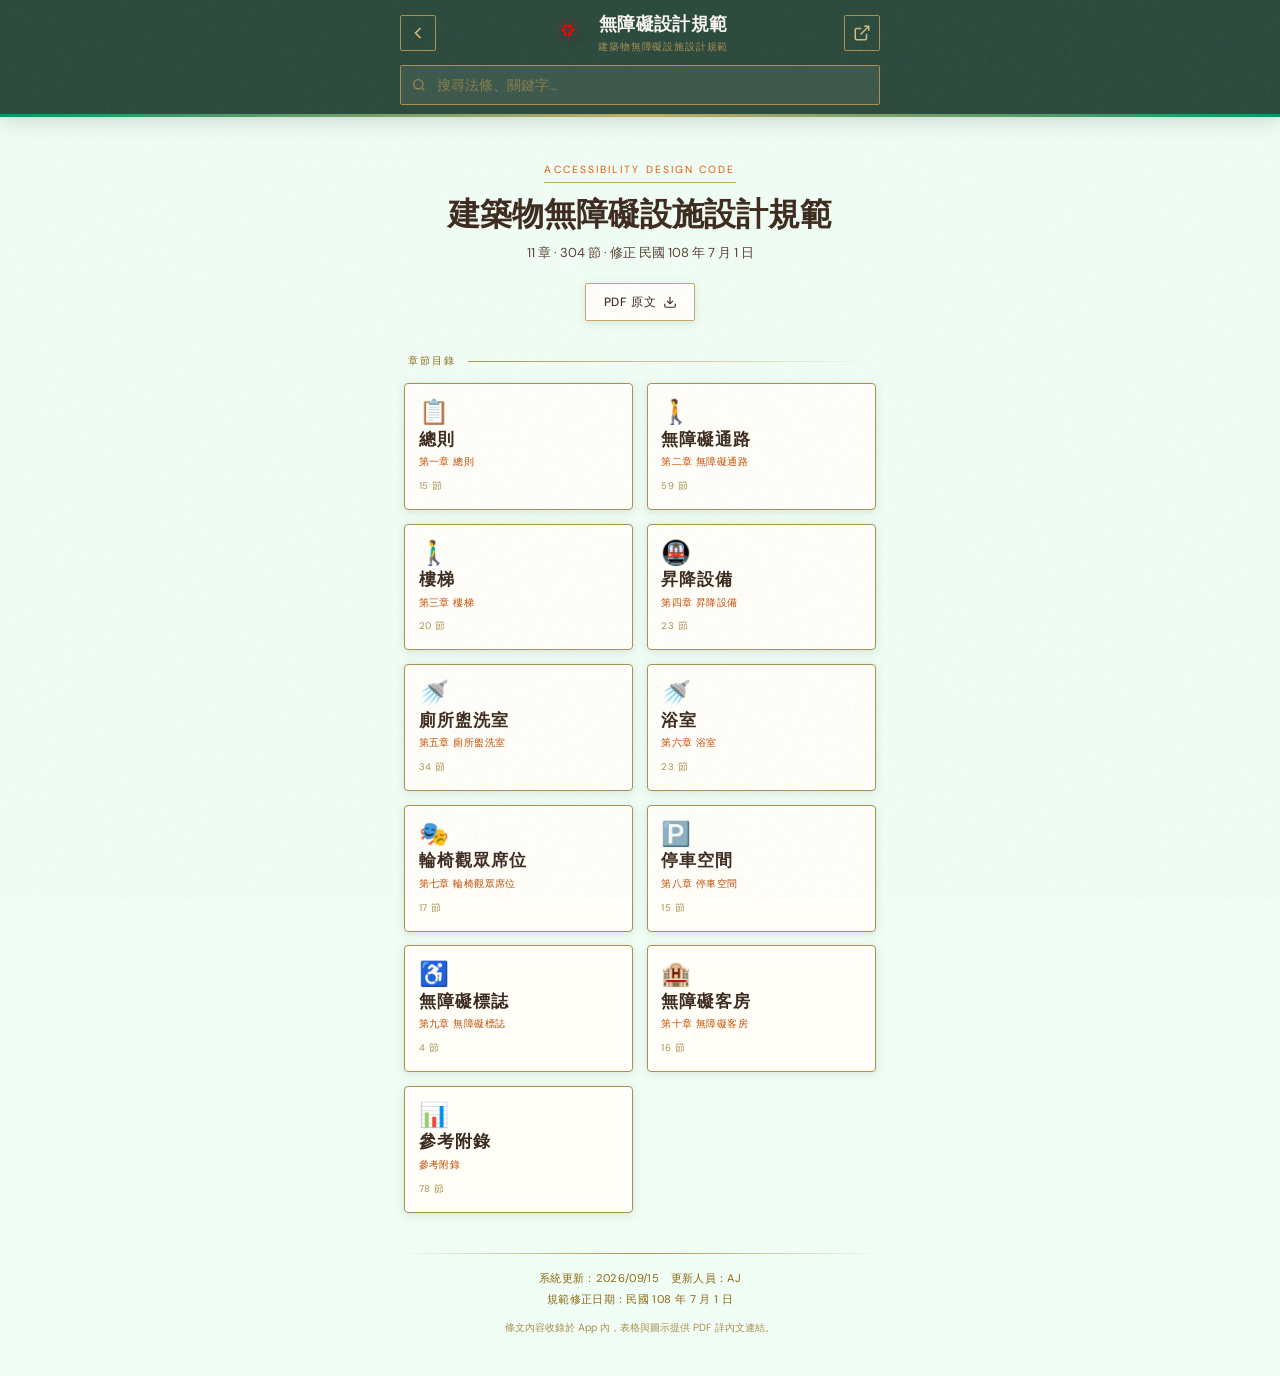
==== commit f2d7b11c: "Add in-site search with header search bar and indexed results. Support keyword lookup across categor" ====
--- a/index.html
+++ b/index.html
@@ -34,8 +34,19 @@
         <svg width="18" height="18" viewBox="0 0 24 24" fill="none" stroke="currentColor" stroke-width="2"><path d="M18 13v6a2 2 0 01-2 2H5a2 2 0 01-2-2V8a2 2 0 012-2h6"/><polyline points="15 3 21 3 21 9"/><line x1="10" y1="14" x2="21" y2="3"/></svg>
       </a>
     </div>
+    <div class="header-search">
+      <label class="search-wrap" for="siteSearch">
+        <svg class="search-icon" width="16" height="16" viewBox="0 0 24 24" fill="none" stroke="currentColor" stroke-width="2" aria-hidden="true"><circle cx="11" cy="11" r="7"/><path d="M20 20l-3-3"/></svg>
+        <input type="search" id="siteSearch" class="search-input" placeholder="搜尋法條、關鍵字…" autocomplete="off" enterkeyhint="search" aria-controls="searchPanel" aria-expanded="false">
+      </label>
+    </div>
     <div class="header-rule"></div>
   </header>
+
+  <div class="search-panel" id="searchPanel" hidden>
+    <ul class="search-results" id="searchResults" role="listbox" aria-label="搜尋結果"></ul>
+    <p class="search-empty" id="searchEmpty" hidden>找不到符合的結果</p>
+  </div>
 
   <main class="main" id="app"></main>
 
@@ -50,6 +61,7 @@
 
   <script src="js/accessibility-spec.js?v=2026090315"></script>
   <script src="js/data.js?v=2026090315"></script>
+  <script src="js/search.js?v=2026090315"></script>
   <script src="js/app.js?v=2026090315"></script>
 </body>
 </html>
--- a/css/style.css
+++ b/css/style.css
@@ -26,7 +26,7 @@
   --shadow-deep: rgba(43, 74, 61, 0.22);
   --safe-bottom: env(safe-area-inset-bottom, 0px);
   --safe-top: env(safe-area-inset-top, 0px);
-  --header-h: 4.5rem;
+  --header-h: 6.8rem;
   --radius: 2px;
   --radius-lg: 4px;
   --font-display: 'Cormorant Garamond', 'Georgia', serif;
@@ -179,6 +179,115 @@
 .header-rule {
   height: 3px;
   background: linear-gradient(90deg, var(--hermes-orange) 0%, var(--gold) 50%, var(--hermes-orange) 100%);
+}
+
+.header-search {
+  padding: 0 1rem 0.55rem;
+  max-width: 32rem;
+  margin: 0 auto;
+}
+
+.search-wrap {
+  display: flex;
+  align-items: center;
+  gap: 0.5rem;
+  padding: 0.45rem 0.65rem;
+  background: rgba(255, 255, 255, 0.08);
+  border: 1px solid var(--gold-muted);
+  border-radius: var(--radius);
+}
+
+.search-icon {
+  flex-shrink: 0;
+  color: var(--text-on-dark-label);
+  opacity: 0.85;
+}
+
+.search-input {
+  flex: 1;
+  min-width: 0;
+  border: none;
+  background: transparent;
+  color: var(--text-on-dark);
+  font: inherit;
+  font-size: 0.875rem;
+  outline: none;
+}
+
+.search-input::placeholder {
+  color: var(--text-on-dark-label);
+  opacity: 0.7;
+}
+
+.search-panel {
+  position: fixed;
+  top: calc(var(--header-h) + var(--safe-top));
+  left: 50%;
+  transform: translateX(-50%);
+  width: min(32rem, 100%);
+  max-height: min(24rem, 50dvh);
+  overflow-y: auto;
+  background: var(--white);
+  border: 1px solid var(--gold-muted);
+  border-top: none;
+  box-shadow: 0 8px 24px var(--shadow-deep);
+  z-index: 99;
+  padding: 0.35rem 0;
+}
+
+.search-results {
+  list-style: none;
+  margin: 0;
+  padding: 0;
+}
+
+.search-result {
+  display: block;
+  width: 100%;
+  text-align: left;
+  padding: 0.65rem 1rem;
+  border: none;
+  background: transparent;
+  cursor: pointer;
+  font-family: inherit;
+}
+
+.search-result:active {
+  background: var(--cream-dark);
+}
+
+.search-result-title {
+  display: block;
+  font-weight: 600;
+  color: var(--text-primary);
+  font-size: 0.875rem;
+}
+
+.search-result-meta {
+  display: block;
+  font-size: 0.75rem;
+  color: var(--text-muted);
+  margin-top: 0.15rem;
+}
+
+.search-result-detail {
+  display: -webkit-box;
+  font-size: 0.8125rem;
+  color: var(--text-secondary);
+  margin-top: 0.2rem;
+  line-height: 1.4;
+  overflow: hidden;
+  text-overflow: ellipsis;
+  -webkit-line-clamp: 2;
+  -webkit-box-orient: vertical;
+}
+
+.search-empty {
+  margin: 0;
+  padding: 1rem;
+  text-align: center;
+  color: var(--text-muted);
+  font-size: 0.875rem;
 }
 
 /* ── Main ── */
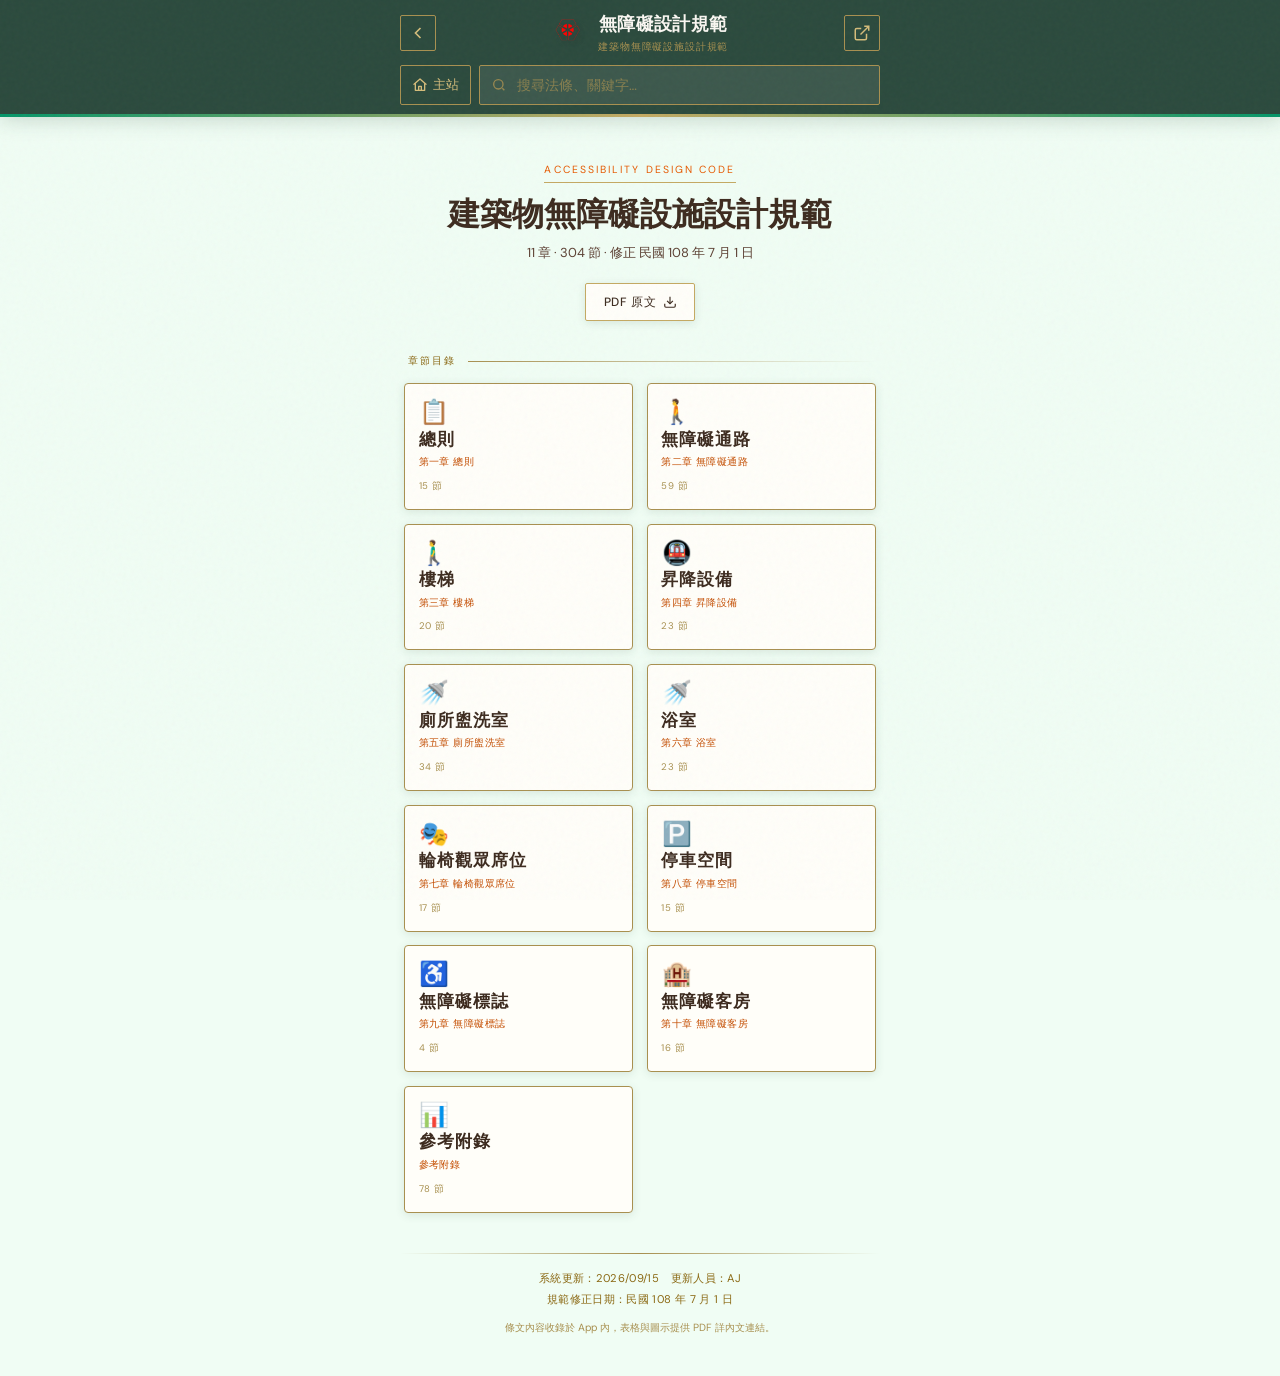
==== commit dcfff5e9: "Add 回主站 link to law-world-web in header Co-Authored-By: Claude Sonnet 5.5 <noreply@anthropic.com> Cl" ====
--- a/index.html
+++ b/index.html
@@ -35,6 +35,10 @@
       </a>
     </div>
     <div class="header-search">
+      <a class="home-link" href="https://jalin70.github.io/law-world-web/" aria-label="回法規園區主站" title="回法規園區主站">
+        <svg width="16" height="16" viewBox="0 0 24 24" fill="none" stroke="currentColor" stroke-width="2" stroke-linecap="round" stroke-linejoin="round" aria-hidden="true"><path d="M3 11l9-8 9 8"/><path d="M5 10v10h14V10"/><path d="M10 20v-6h4v6"/></svg>
+        <span>主站</span>
+      </a>
       <label class="search-wrap" for="siteSearch">
         <svg class="search-icon" width="16" height="16" viewBox="0 0 24 24" fill="none" stroke="currentColor" stroke-width="2" aria-hidden="true"><circle cx="11" cy="11" r="7"/><path d="M20 20l-3-3"/></svg>
         <input type="search" id="siteSearch" class="search-input" placeholder="搜尋法條、關鍵字…" autocomplete="off" enterkeyhint="search" aria-controls="searchPanel" aria-expanded="false">
--- a/css/style.css
+++ b/css/style.css
@@ -182,10 +182,32 @@
 }
 
 .header-search {
+  display: flex;
+  align-items: stretch;
+  gap: 0.5rem;
   padding: 0 1rem 0.55rem;
   max-width: 32rem;
   margin: 0 auto;
 }
+
+.header-search .search-wrap { flex: 1; min-width: 0; }
+
+.home-link {
+  flex-shrink: 0;
+  display: flex;
+  align-items: center;
+  gap: 0.3rem;
+  padding: 0 0.7rem;
+  color: var(--text-on-dark-light);
+  border: 1px solid var(--gold-muted);
+  border-radius: var(--radius);
+  font-size: 0.8125rem;
+  text-decoration: none;
+  white-space: nowrap;
+  transition: background 0.2s;
+}
+
+.home-link:active { background: rgba(196, 169, 98, 0.15); }
 
 .search-wrap {
   display: flex;
